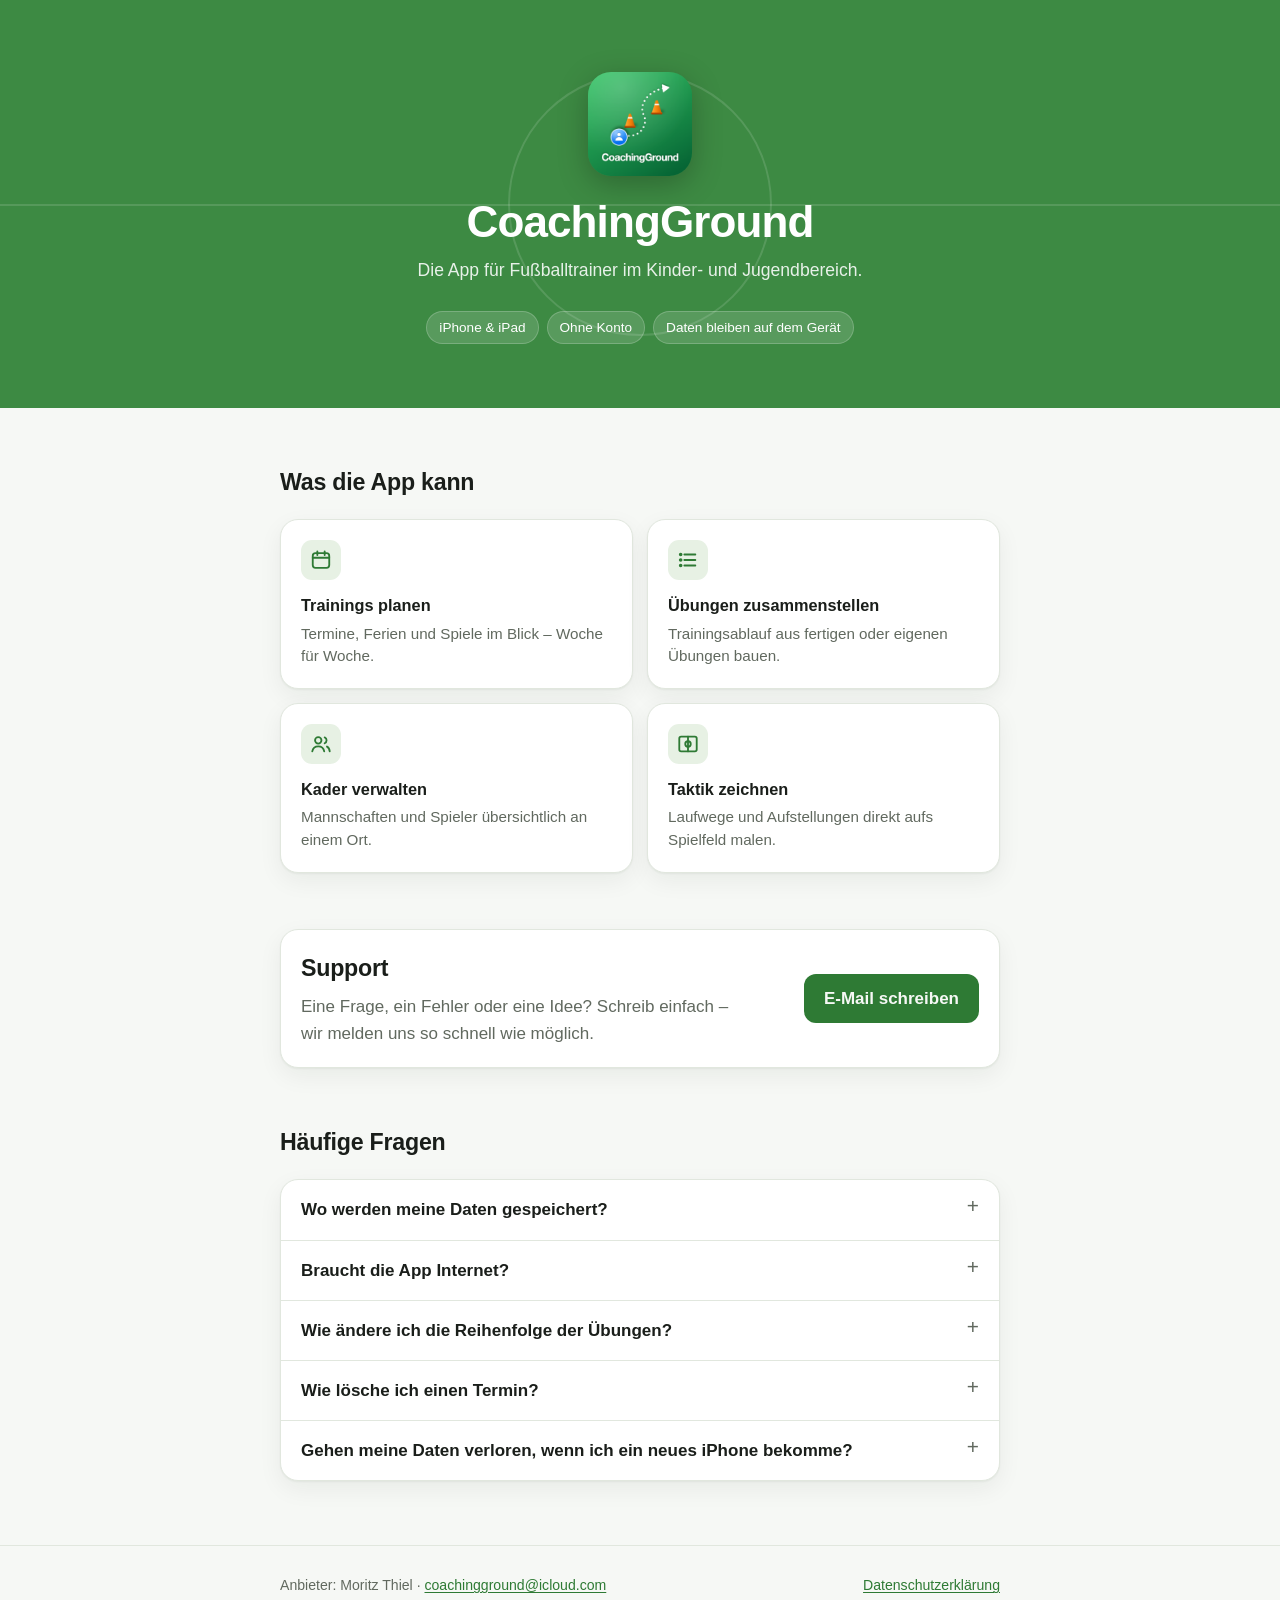
==== index.html @ bc266e11 "Add files via upload" ====
<!DOCTYPE html>
<html lang="de">
<head>
<meta charset="utf-8">
<meta name="viewport" content="width=device-width, initial-scale=1">
<title>CoachingGround – Die App für Fußballtrainer</title>
<meta name="description" content="Trainings planen, Übungen zusammenstellen, Kader verwalten – für Trainer im Kinder- und Jugendfußball.">
<link rel="icon" href="icon.png">
<link rel="apple-touch-icon" href="icon.png">
<link rel="stylesheet" href="style.css">
</head>
<body>

<header class="hero">
  <img class="app-icon" src="icon.png" alt="App-Icon von CoachingGround">
  <h1>CoachingGround</h1>
  <p>Die App für Fußballtrainer im Kinder- und Jugendbereich.</p>
  <div class="badges">
    <span>iPhone &amp; iPad</span>
    <span>Ohne Konto</span>
    <span>Daten bleiben auf dem Gerät</span>
  </div>
</header>

<main class="wrap">

  <section>
    <h2>Was die App kann</h2>
    <div class="features">
      <div class="card feature">
        <div class="ic"><svg viewBox="0 0 24 24" fill="none" stroke="currentColor" stroke-width="2" stroke-linecap="round" stroke-linejoin="round"><rect x="3" y="4.5" width="18" height="16" rx="3"/><path d="M3 9.5h18M8 2.5v4M16 2.5v4"/></svg></div>
        <h3>Trainings planen</h3>
        <p>Termine, Ferien und Spiele im Blick – Woche für Woche.</p>
      </div>
      <div class="card feature">
        <div class="ic"><svg viewBox="0 0 24 24" fill="none" stroke="currentColor" stroke-width="2" stroke-linecap="round" stroke-linejoin="round"><path d="M8 6h12M8 12h12M8 18h12"/><circle cx="4" cy="6" r="1"/><circle cx="4" cy="12" r="1"/><circle cx="4" cy="18" r="1"/></svg></div>
        <h3>Übungen zusammenstellen</h3>
        <p>Trainingsablauf aus fertigen oder eigenen Übungen bauen.</p>
      </div>
      <div class="card feature">
        <div class="ic"><svg viewBox="0 0 24 24" fill="none" stroke="currentColor" stroke-width="2" stroke-linecap="round" stroke-linejoin="round"><circle cx="9" cy="8" r="3.5"/><path d="M2.5 20c.6-3.4 3.2-5.5 6.5-5.5s5.9 2.1 6.5 5.5"/><path d="M16 4.8a3.5 3.5 0 0 1 0 6.4M18.5 14.8c1.6.8 2.7 2.5 3 5.2"/></svg></div>
        <h3>Kader verwalten</h3>
        <p>Mannschaften und Spieler übersichtlich an einem Ort.</p>
      </div>
      <div class="card feature">
        <div class="ic"><svg viewBox="0 0 24 24" fill="none" stroke="currentColor" stroke-width="2" stroke-linecap="round" stroke-linejoin="round"><rect x="2.5" y="4" width="19" height="16" rx="2"/><path d="M12 4v16"/><circle cx="12" cy="12" r="3"/></svg></div>
        <h3>Taktik zeichnen</h3>
        <p>Laufwege und Aufstellungen direkt aufs Spielfeld malen.</p>
      </div>
    </div>
  </section>

  <section>
    <div class="card support">
      <div>
        <h2>Support</h2>
        <p>Eine Frage, ein Fehler oder eine Idee? Schreib einfach – wir melden uns so schnell wie möglich.</p>
      </div>
      <a class="button" href="mailto:coachingground@icloud.com">E-Mail schreiben</a>
    </div>
  </section>

  <section>
    <h2>Häufige Fragen</h2>
    <div class="card faq">
      <details>
        <summary>Wo werden meine Daten gespeichert?</summary>
        <p>Nur auf deinem Gerät. CoachingGround hat keinen Server und kein Benutzerkonto. Mehr dazu in der <a href="datenschutz.html">Datenschutzerklärung</a>.</p>
      </details>
      <details>
        <summary>Braucht die App Internet?</summary>
        <p>Nein. CoachingGround funktioniert komplett offline – auch die Schulferien aller Bundesländer sind fest eingebaut.</p>
      </details>
      <details>
        <summary>Wie ändere ich die Reihenfolge der Übungen?</summary>
        <p>Im Trainingsablauf eine Übung gedrückt halten und an die neue Stelle ziehen – oder über das Menü „Nach oben“ / „Nach unten“ verschieben.</p>
      </details>
      <details>
        <summary>Wie lösche ich einen Termin?</summary>
        <p>Im Planer den Termin nach links wischen oder gedrückt halten und „Löschen“ wählen.</p>
      </details>
      <details>
        <summary>Gehen meine Daten verloren, wenn ich ein neues iPhone bekomme?</summary>
        <p>Nicht, wenn du das neue Gerät aus einem iCloud- oder Computer-Backup einrichtest – die Daten von CoachingGround sind darin enthalten.</p>
      </details>
    </div>
  </section>

</main>

<footer>
  <div class="wrap">
    <p>Anbieter: Moritz Thiel · <a href="mailto:coachingground@icloud.com">coachingground@icloud.com</a></p>
    <p><a href="datenschutz.html">Datenschutzerklärung</a></p>
  </div>
</footer>

</body>
</html>
---- style.css ----
:root {
  --bg: #f6f8f5;
  --surface: #ffffff;
  --text: #1a1e1a;
  --muted: #61695f;
  --line: #e1e7de;
  --accent: #2e7a34;
  --accent-soft: #e7f1e4;
  --pitch: #3d8a43;
  --shadow: 0 1px 2px rgba(20, 40, 20, .05), 0 8px 24px rgba(20, 40, 20, .06);
}

@media (prefers-color-scheme: dark) {
  :root {
    --bg: #0f1210;
    --surface: #181d19;
    --text: #e9ede8;
    --muted: #98a397;
    --line: #262e27;
    --accent: #7ccc80;
    --accent-soft: #1d2a1e;
    --pitch: #2c5f30;
    --shadow: 0 1px 2px rgba(0, 0, 0, .3);
  }
}

* { box-sizing: border-box; }

body {
  margin: 0;
  background: var(--bg);
  color: var(--text);
  font: 17px/1.6 -apple-system, BlinkMacSystemFont, "SF Pro Text", "Segoe UI", Roboto, sans-serif;
  -webkit-font-smoothing: antialiased;
}

a { color: var(--accent); text-underline-offset: 2px; }

.wrap {
  max-width: 760px;
  margin: 0 auto;
  padding: 0 20px;
}

/* ---------- Kopfbereich ---------- */

.hero {
  position: relative;
  overflow: hidden;
  text-align: center;
  padding: 72px 20px 64px;
  background: var(--pitch);
  color: #fff;
}

/* dezente Spielfeld-Linien */
.hero::before,
.hero::after {
  content: "";
  position: absolute;
  pointer-events: none;
  border: 2px solid rgba(255, 255, 255, .13);
}
.hero::before {
  width: 260px;
  height: 260px;
  border-radius: 50%;
  left: 50%;
  top: 50%;
  transform: translate(-50%, -50%);
}
.hero::after {
  left: -2px;
  right: -2px;
  top: 50%;
  border-width: 2px 0 0;
}

.hero > * { position: relative; z-index: 1; }

.app-icon {
  width: 104px;
  height: 104px;
  border-radius: 23px;
  box-shadow: 0 8px 30px rgba(0, 0, 0, .25);
  display: block;
  margin: 0 auto 22px;
}

.hero h1 {
  font-size: clamp(1.5rem, 9vw, 2.75rem);
  line-height: 1.1;
  overflow-wrap: anywhere;
  letter-spacing: -0.02em;
  margin: 0 0 10px;
}

.hero p {
  font-size: 1.1rem;
  margin: 0 auto;
  max-width: 30em;
  color: rgba(255, 255, 255, .88);
}

.badges {
  margin-top: 26px;
  display: flex;
  gap: 8px;
  justify-content: center;
  flex-wrap: wrap;
}
.badges span {
  font-size: .85rem;
  padding: 5px 12px;
  border-radius: 999px;
  background: rgba(255, 255, 255, .14);
  border: 1px solid rgba(255, 255, 255, .2);
}

/* ---------- Abschnitte ---------- */

section { padding: 56px 0 0; }

h2 {
  font-size: 1.45rem;
  letter-spacing: -0.01em;
  margin: 0 0 18px;
}

.features {
  display: grid;
  grid-template-columns: repeat(2, 1fr);
  gap: 14px;
}
@media (max-width: 560px) {
  .features { grid-template-columns: 1fr; }
}

.card {
  background: var(--surface);
  border: 1px solid var(--line);
  border-radius: 18px;
  padding: 20px;
  box-shadow: var(--shadow);
}

.feature .ic {
  width: 40px;
  height: 40px;
  border-radius: 11px;
  background: var(--accent-soft);
  color: var(--accent);
  display: grid;
  place-items: center;
  margin-bottom: 12px;
}
.feature .ic svg { width: 22px; height: 22px; }
.feature h3 { font-size: 1.02rem; margin: 0 0 4px; }
.feature p { margin: 0; color: var(--muted); font-size: .95rem; line-height: 1.5; }

/* Support */
.support {
  display: flex;
  gap: 20px;
  align-items: center;
  justify-content: space-between;
  flex-wrap: wrap;
}
.support p { margin: 0; color: var(--muted); max-width: 26em; }
.support h2 { margin-bottom: 6px; }

.button {
  display: inline-block;
  background: var(--accent);
  color: var(--bg);
  text-decoration: none;
  font-weight: 600;
  padding: 11px 20px;
  border-radius: 12px;
  white-space: nowrap;
}
.button:hover { filter: brightness(1.08); }

/* Fragen */
.faq { padding: 0; overflow: hidden; }
.faq details { border-top: 1px solid var(--line); }
.faq details:first-child { border-top: 0; }
.faq summary {
  cursor: pointer;
  list-style: none;
  padding: 16px 20px;
  font-weight: 600;
  display: flex;
  justify-content: space-between;
  gap: 16px;
}
.faq summary::-webkit-details-marker { display: none; }
.faq summary::after {
  content: "+";
  color: var(--muted);
  font-weight: 400;
  font-size: 1.3rem;
  line-height: 1;
  transition: transform .2s;
}
.faq details[open] summary::after { transform: rotate(45deg); }
.faq details p { margin: 0; padding: 0 20px 18px; color: var(--muted); }

/* Fußzeile */
footer {
  margin-top: 64px;
  padding: 28px 0 40px;
  border-top: 1px solid var(--line);
  color: var(--muted);
  font-size: .88rem;
}
footer .wrap { display: flex; flex-wrap: wrap; gap: 6px 24px; justify-content: space-between; }
footer p { margin: 0; }

/* ---------- Datenschutzseite ---------- */

.topbar {
  border-bottom: 1px solid var(--line);
  background: var(--surface);
}
.topbar .wrap {
  display: flex;
  align-items: center;
  gap: 10px;
  padding-top: 12px;
  padding-bottom: 12px;
}
.topbar img { width: 30px; height: 30px; border-radius: 7px; }
.topbar a {
  color: var(--text);
  text-decoration: none;
  font-weight: 600;
}

.doc { padding-top: 44px; }
.doc h1 {
  font-size: clamp(1.8rem, 5vw, 2.3rem);
  letter-spacing: -0.02em;
  line-height: 1.15;
  margin: 0 0 6px;
}
.doc .meta { color: var(--muted); font-size: .92rem; margin: 0 0 28px; }
.doc h2 {
  font-size: .8rem;
  text-transform: uppercase;
  letter-spacing: .08em;
  color: var(--muted);
  font-weight: 600;
  margin: 44px 0 12px 4px;
}
.doc h3 { font-size: 1.02rem; margin: 0 0 6px; }
.doc p { margin: 0; }
.doc .card + .card { margin-top: 12px; }

.lead { font-size: 1.15rem; line-height: 1.55; max-width: 34em; }

.tiles {
  display: grid;
  grid-template-columns: repeat(4, 1fr);
  gap: 10px;
  margin-top: 28px;
}
.tile {
  background: var(--accent-soft);
  color: var(--accent);
  border-radius: 16px;
  padding: 16px 14px;
  display: flex;
  flex-direction: column;
  gap: 10px;
  font-weight: 600;
  font-size: .9rem;
  line-height: 1.3;
}
.tile svg { width: 24px; height: 24px; }
.tile span { color: var(--text); }
@media (max-width: 640px) {
  .tiles { grid-template-columns: repeat(2, 1fr); }
}

.block ul {
  margin: 0 0 10px;
  padding: 0;
  list-style: none;
}
.block li {
  position: relative;
  padding-left: 18px;
  margin: 4px 0;
}
.block li::before {
  content: "";
  position: absolute;
  left: 2px;
  top: .65em;
  width: 6px;
  height: 6px;
  border-radius: 50%;
  background: var(--accent);
}
.block p + p { margin-top: 10px; }
.block ul:last-child { margin-bottom: 0; }
.block p { color: var(--text); }
.muted { color: var(--muted) !important; font-size: .92rem; }

.law {
  display: inline-block;
  font-size: .75rem;
  color: var(--muted);
  border: 1px solid var(--line);
  border-radius: 6px;
  padding: 0 6px;
  margin-left: 4px;
  white-space: nowrap;
  vertical-align: 1px;
}

.list { padding: 0; }
.list .row { padding: 16px 20px; }
.list .row + .row { border-top: 1px solid var(--line); }
.list .row p { color: var(--muted); font-size: .95rem; }

.contact-card {
  display: flex;
  align-items: center;
  justify-content: space-between;
  gap: 16px;
  flex-wrap: wrap;
}
.contact-card p { color: var(--muted); }
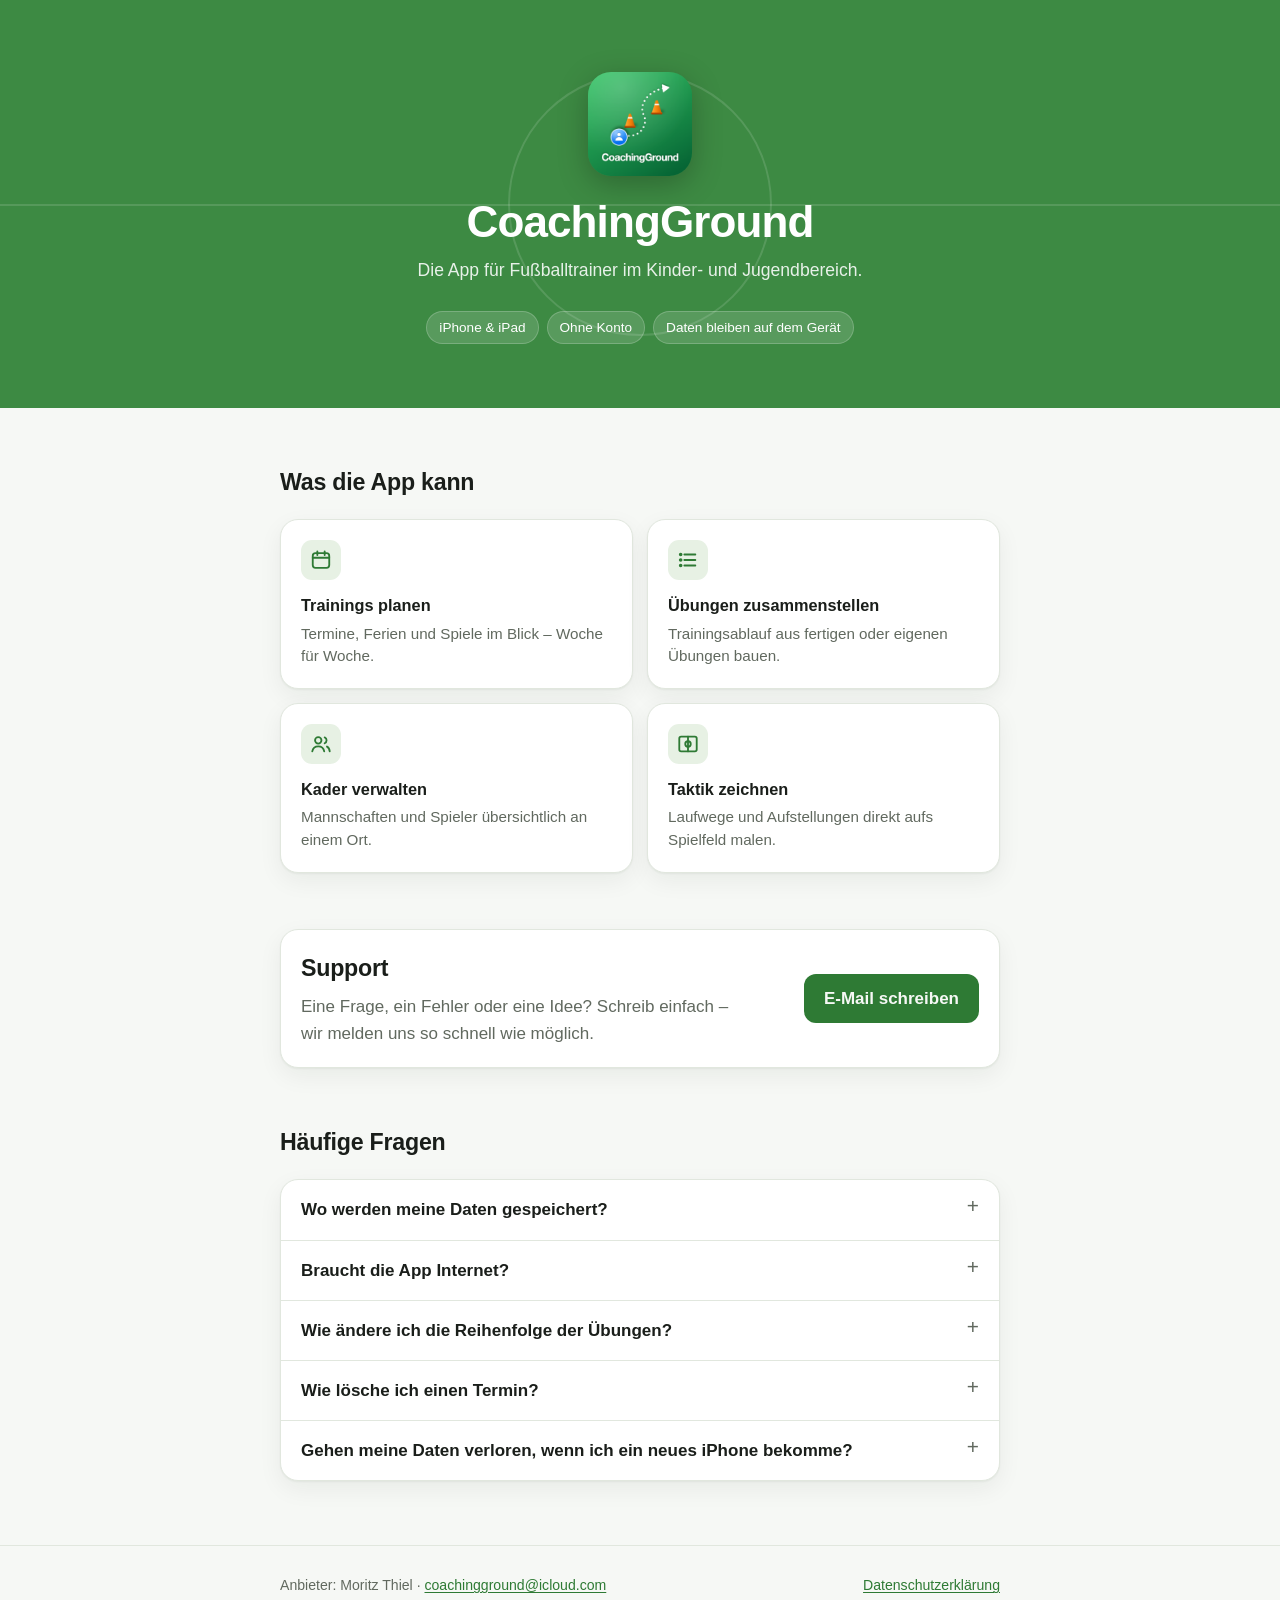
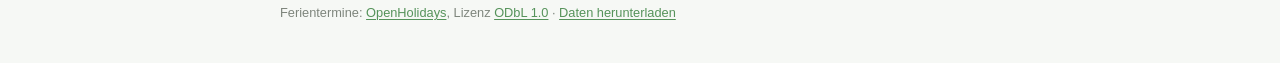
==== commit 6ffd310c: "Add files via upload" ====
--- a/index.html
+++ b/index.html
@@ -92,6 +92,7 @@
   <div class="wrap">
     <p>Anbieter: Moritz Thiel · <a href="mailto:coachingground@icloud.com">coachingground@icloud.com</a></p>
     <p><a href="datenschutz.html">Datenschutzerklärung</a></p>
+    <p class="credits">Ferientermine: <a href="https://www.openholidaysapi.org">OpenHolidays</a>, Lizenz <a href="https://opendatacommons.org/licenses/odbl/1-0/">ODbL 1.0</a> · <a href="ferien.json">Daten herunterladen</a></p>
   </div>
 </footer>
 
--- a/style.css
+++ b/style.css
@@ -216,6 +216,7 @@
 }
 footer .wrap { display: flex; flex-wrap: wrap; gap: 6px 24px; justify-content: space-between; }
 footer p { margin: 0; }
+footer .credits { flex-basis: 100%; font-size: .8rem; opacity: .8; }
 
 /* ---------- Datenschutzseite ---------- */
 
